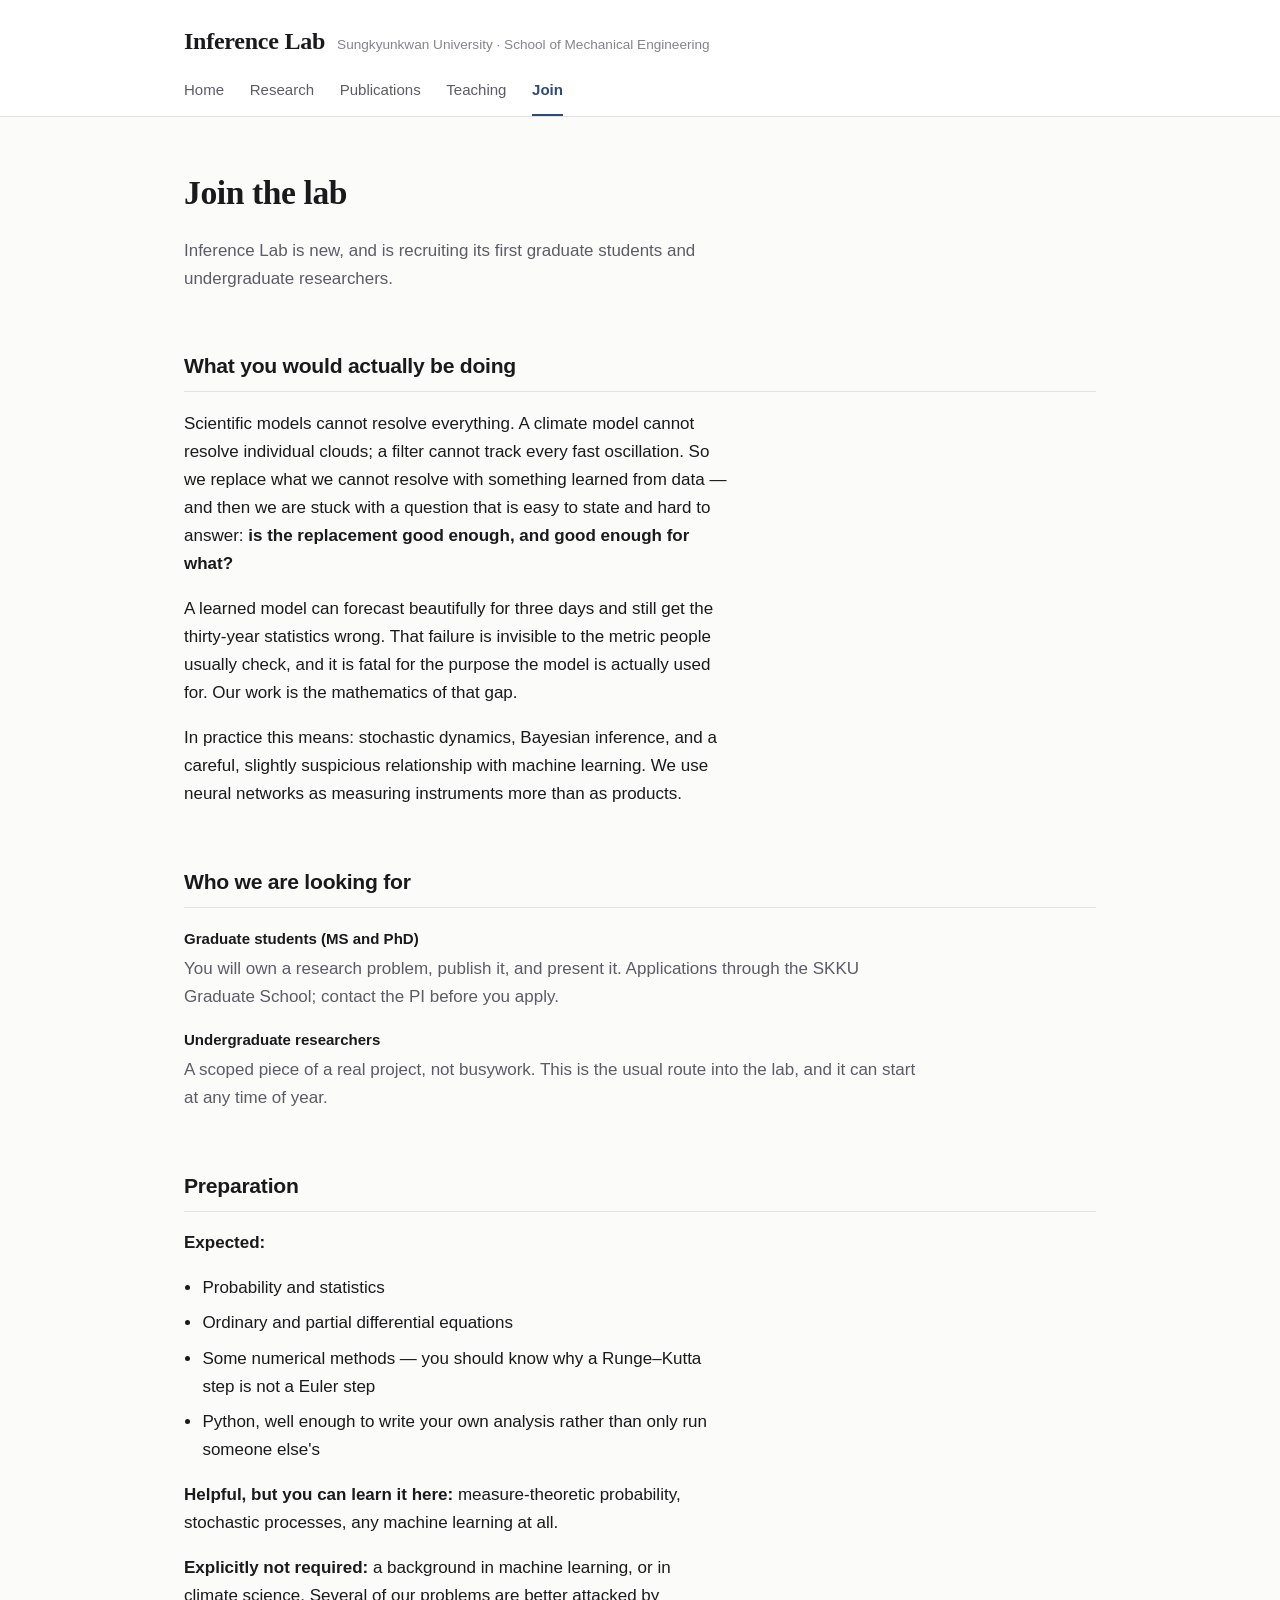
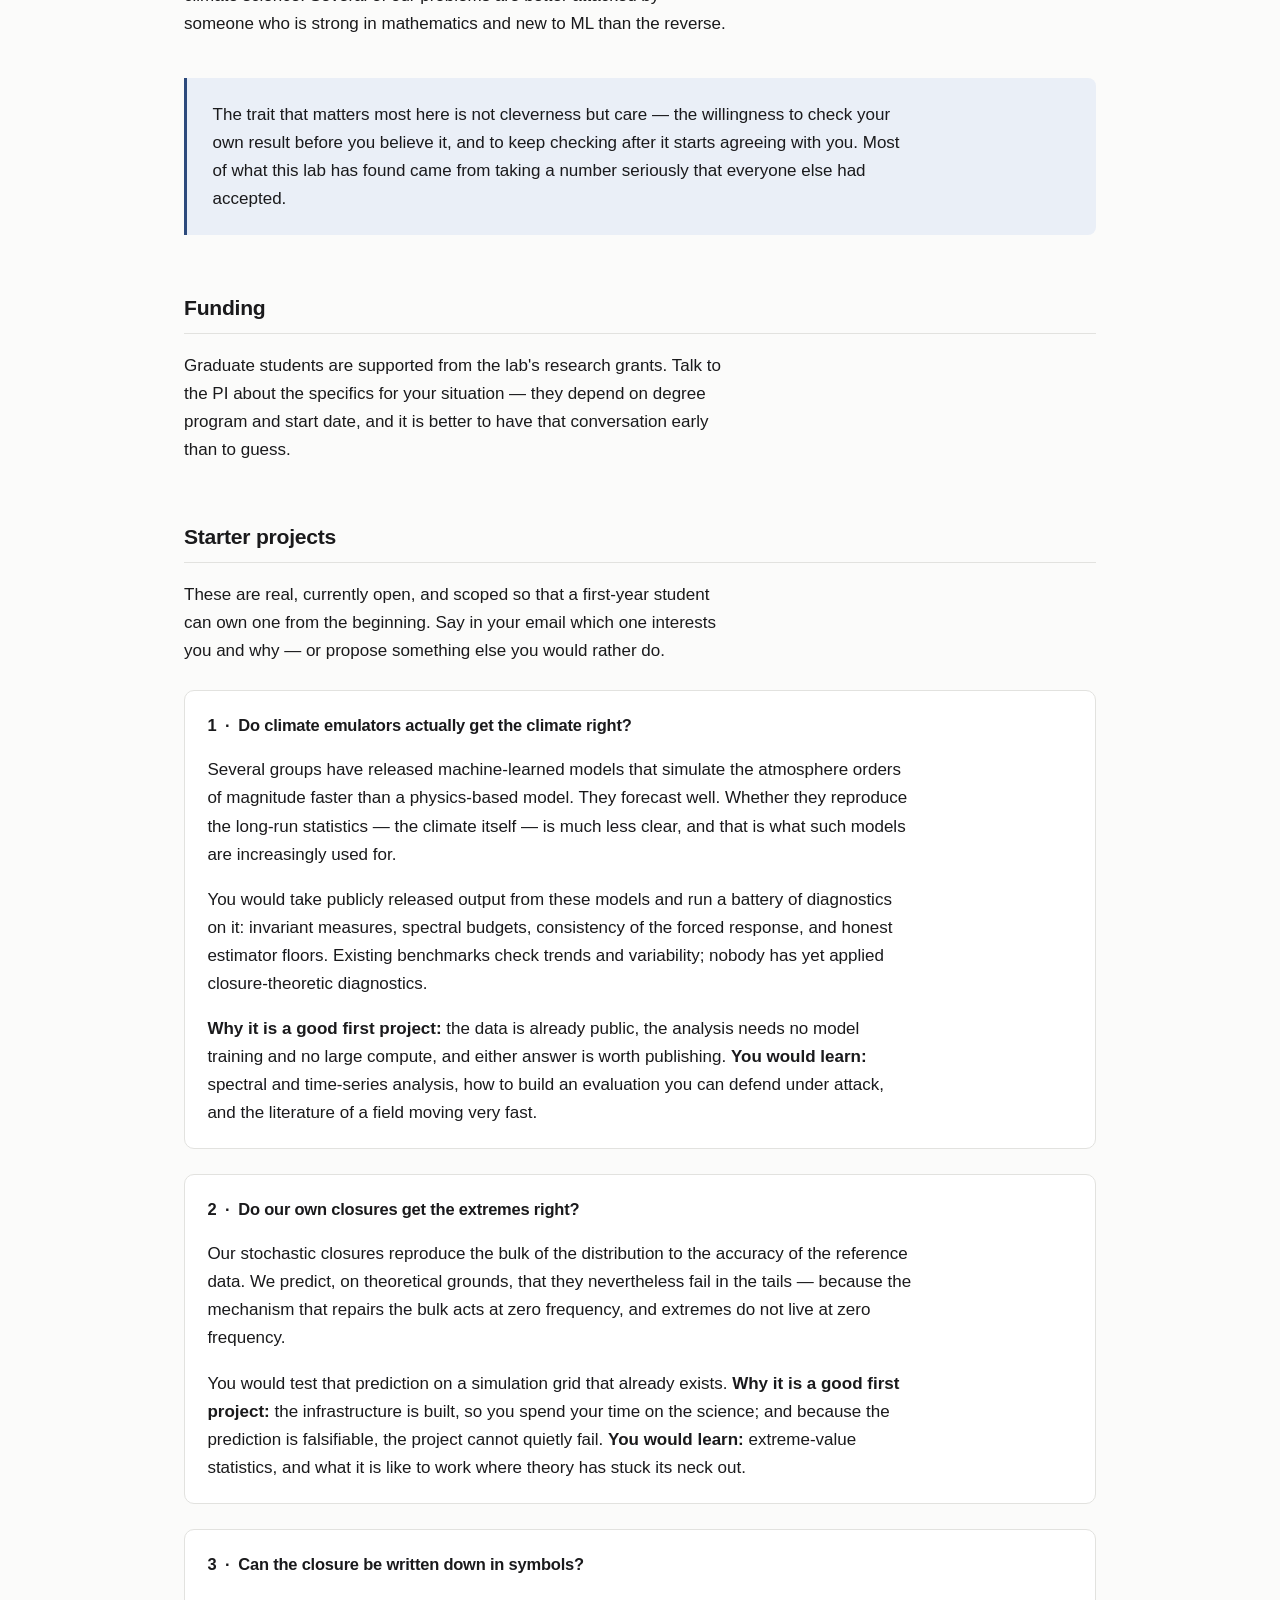
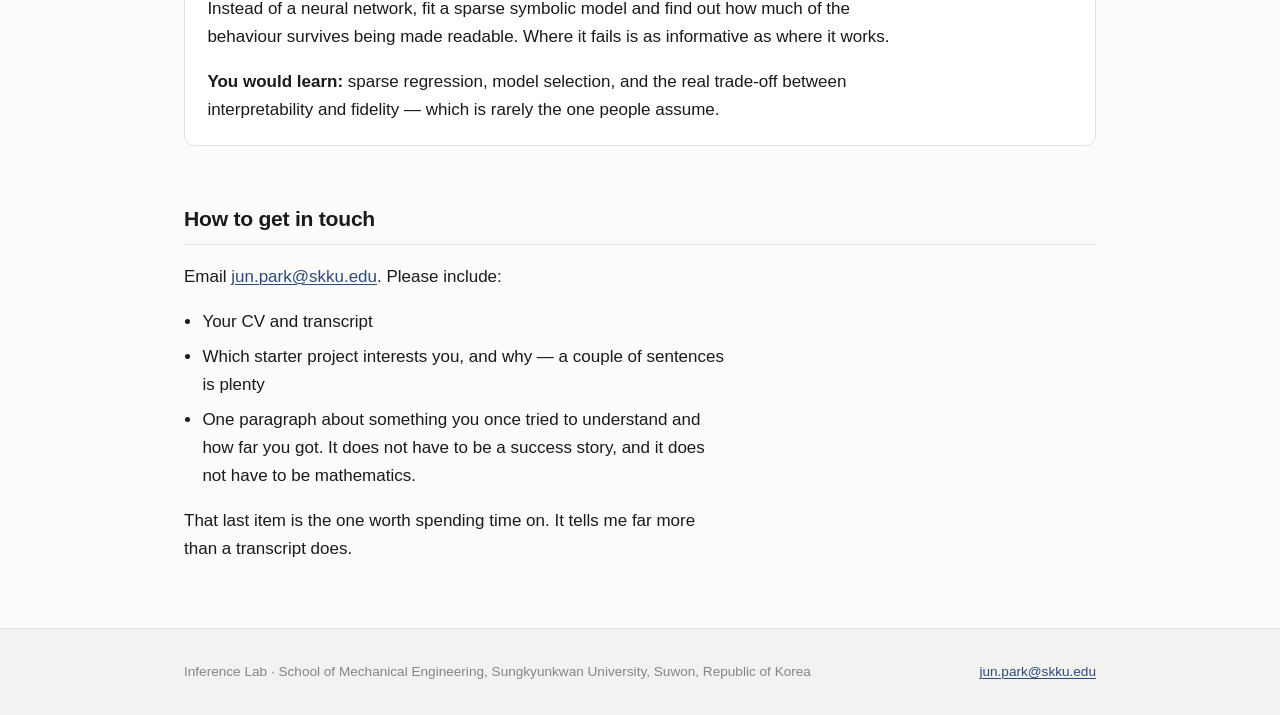
==== join.html @ 66f6f70a "Replace template with Inference Lab site Five pages built on the lab's actual record: nonlinear filt" ====
<!DOCTYPE html>
<html lang="en">
<head>
<meta charset="UTF-8">
<meta name="viewport" content="width=device-width, initial-scale=1.0">
<title>Join — Inference Lab</title>
<meta name="description" content="Openings for graduate students and undergraduate researchers at the Inference Lab, Sungkyunkwan University. Prerequisites, funding, and concrete starter projects.">
<link rel="stylesheet" href="style.css">
</head>
<body>

<header class="masthead">
  <div class="masthead-inner">
    <a class="brand" href="index.html">
      <span class="brand-name">Inference Lab</span>
      <span class="brand-affil">Sungkyunkwan University &middot; School of Mechanical Engineering</span>
    </a>
    <nav class="site">
      <a href="index.html">Home</a>
      <a href="research.html">Research</a>
      <a href="publications.html">Publications</a>
      <a href="teaching.html">Teaching</a>
      <a href="join.html" aria-current="page">Join</a>
    </nav>
  </div>
</header>

<main class="wrap">

  <h1>Join the lab</h1>
  <p class="lede">
    Inference Lab is new, and is recruiting its first graduate students and
    undergraduate researchers.
  </p>

  <section>
    <h2>What you would actually be doing</h2>
    <p>
      Scientific models cannot resolve everything. A climate model cannot resolve
      individual clouds; a filter cannot track every fast oscillation. So we
      replace what we cannot resolve with something learned from data — and then
      we are stuck with a question that is easy to state and hard to answer:
      <strong>is the replacement good enough, and good enough for what?</strong>
    </p>
    <p>
      A learned model can forecast beautifully for three days and still get the
      thirty-year statistics wrong. That failure is invisible to the metric people
      usually check, and it is fatal for the purpose the model is actually used
      for. Our work is the mathematics of that gap.
    </p>
    <p>
      In practice this means: stochastic dynamics, Bayesian inference, and a
      careful, slightly suspicious relationship with machine learning. We use
      neural networks as measuring instruments more than as products.
    </p>
  </section>

  <section>
    <h2>Who we are looking for</h2>
    <dl class="facts">
      <dt>Graduate students (MS and PhD)</dt>
      <dd>You will own a research problem, publish it, and present it. Applications through the SKKU Graduate School; contact the PI before you apply.</dd>

      <dt>Undergraduate researchers</dt>
      <dd>A scoped piece of a real project, not busywork. This is the usual route into the lab, and it can start at any time of year.</dd>
    </dl>
  </section>

  <section>
    <h2>Preparation</h2>
    <p><strong>Expected:</strong></p>
    <ul class="plain">
      <li>Probability and statistics</li>
      <li>Ordinary and partial differential equations</li>
      <li>Some numerical methods — you should know why a Runge–Kutta step is not a Euler step</li>
      <li>Python, well enough to write your own analysis rather than only run someone else's</li>
    </ul>

    <p><strong>Helpful, but you can learn it here:</strong> measure-theoretic
    probability, stochastic processes, any machine learning at all.</p>

    <p><strong>Explicitly not required:</strong> a background in machine learning,
    or in climate science. Several of our problems are better attacked by someone
    who is strong in mathematics and new to ML than the reverse.</p>

    <div class="pull">
      <p>
        The trait that matters most here is not cleverness but care — the
        willingness to check your own result before you believe it, and to keep
        checking after it starts agreeing with you. Most of what this lab has
        found came from taking a number seriously that everyone else had
        accepted.
      </p>
    </div>
  </section>

  <section>
    <h2>Funding</h2>
    <p>
      Graduate students are supported from the lab's research grants. Talk to the
      PI about the specifics for your situation — they depend on degree program
      and start date, and it is better to have that conversation early than to
      guess.
    </p>
  </section>

  <section>
    <h2>Starter projects</h2>
    <p>
      These are real, currently open, and scoped so that a first-year student can
      own one from the beginning. Say in your email which one interests you and
      why — or propose something else you would rather do.
    </p>

    <div class="project">
      <h3>1 &nbsp;·&nbsp; Do climate emulators actually get the climate right?</h3>
      <p>
        Several groups have released machine-learned models that simulate the
        atmosphere orders of magnitude faster than a physics-based model. They
        forecast well. Whether they reproduce the long-run statistics — the
        climate itself — is much less clear, and that is what such models are
        increasingly used for.
      </p>
      <p>
        You would take publicly released output from these models and run a
        battery of diagnostics on it: invariant measures, spectral budgets,
        consistency of the forced response, and honest estimator floors. Existing
        benchmarks check trends and variability; nobody has yet applied
        closure-theoretic diagnostics.
      </p>
      <p>
        <strong>Why it is a good first project:</strong> the data is already
        public, the analysis needs no model training and no large compute, and
        either answer is worth publishing. <strong>You would learn:</strong>
        spectral and time-series analysis, how to build an evaluation you can
        defend under attack, and the literature of a field moving very fast.
      </p>
    </div>

    <div class="project">
      <h3>2 &nbsp;·&nbsp; Do our own closures get the extremes right?</h3>
      <p>
        Our stochastic closures reproduce the bulk of the distribution to the
        accuracy of the reference data. We predict, on theoretical grounds, that
        they nevertheless fail in the tails — because the mechanism that repairs
        the bulk acts at zero frequency, and extremes do not live at zero
        frequency.
      </p>
      <p>
        You would test that prediction on a simulation grid that already exists.
        <strong>Why it is a good first project:</strong> the infrastructure is
        built, so you spend your time on the science; and because the prediction is
        falsifiable, the project cannot quietly fail. <strong>You would learn:</strong>
        extreme-value statistics, and what it is like to work where theory has
        stuck its neck out.
      </p>
    </div>

    <div class="project">
      <h3>3 &nbsp;·&nbsp; Can the closure be written down in symbols?</h3>
      <p>
        Instead of a neural network, fit a sparse symbolic model and find out how
        much of the behaviour survives being made readable. Where it fails is as
        informative as where it works.
      </p>
      <p>
        <strong>You would learn:</strong> sparse regression, model selection, and
        the real trade-off between interpretability and fidelity — which is
        rarely the one people assume.
      </p>
    </div>
  </section>

  <section>
    <h2>How to get in touch</h2>
    <p>
      Email <a href="mailto:jun.park@skku.edu">jun.park@skku.edu</a>. Please include:
    </p>
    <ul class="plain">
      <li>Your CV and transcript</li>
      <li>Which starter project interests you, and why — a couple of sentences is plenty</li>
      <li>One paragraph about something you once tried to understand and how far you got. It does not have to be a success story, and it does not have to be mathematics.</li>
    </ul>
    <p>
      That last item is the one worth spending time on. It tells me far more than
      a transcript does.
    </p>
  </section>

</main>

<footer class="site">
  <div class="wrap">
    <p>Inference Lab &middot; School of Mechanical Engineering, Sungkyunkwan University, Suwon, Republic of Korea</p>
    <p><a href="mailto:jun.park@skku.edu">jun.park@skku.edu</a></p>
  </div>
</footer>

</body>
</html>
---- style.css ----
/* ==========================================================================
   Inference Lab — Sungkyunkwan University
   Single stylesheet. No external fonts, no CDN, no build step.
   Light palette on bare :root; dark redefined under prefers-color-scheme.
   ========================================================================== */

:root {
  --bg:        #fbfbfa;
  --bg-raised: #ffffff;
  --bg-sunken: #f2f2f0;
  --text:      #1a1a1c;
  --text-mute: #5c5c66;
  --text-faint:#84848f;
  --rule:      #e2e2df;
  --accent:    #2d4a7c;
  --accent-lo: #eaeff7;
  --accent-hi: #1c3057;

  --measure: 34rem;
  --wide: 60rem;

  --sans: -apple-system, BlinkMacSystemFont, "Segoe UI", Roboto, "Helvetica Neue", Arial, sans-serif;
  --serif: "Iowan Old Style", "Palatino Linotype", Palatino, Georgia, "Times New Roman", serif;
  --mono: ui-monospace, SFMono-Regular, "SF Mono", Menlo, Consolas, monospace;
}

@media (prefers-color-scheme: dark) {
  :root {
    --bg:        #131316;
    --bg-raised: #1b1b20;
    --bg-sunken: #0e0e11;
    --text:      #ececf0;
    --text-mute: #a6a6b2;
    --text-faint:#7b7b88;
    --rule:      #2c2c34;
    --accent:    #93b2e6;
    --accent-lo: #1c2436;
    --accent-hi: #b9cdf2;
  }
}

*, *::before, *::after { box-sizing: border-box; }

html { -webkit-text-size-adjust: 100%; }

body {
  margin: 0;
  background: var(--bg);
  color: var(--text);
  font-family: var(--sans);
  font-size: 17px;
  line-height: 1.65;
  -webkit-font-smoothing: antialiased;
}

/* ---------- layout ---------- */

.wrap {
  max-width: var(--wide);
  margin: 0 auto;
  padding: 0 1.5rem;
}

main { padding-bottom: 5rem; }

section { margin-top: 3.5rem; }

/* ---------- masthead ---------- */

.masthead {
  border-bottom: 1px solid var(--rule);
  background: var(--bg-raised);
}

.masthead-inner {
  max-width: var(--wide);
  margin: 0 auto;
  padding: 1.4rem 1.5rem 0;
}

.brand {
  display: flex;
  align-items: baseline;
  gap: 0.75rem;
  flex-wrap: wrap;
  text-decoration: none;
  color: inherit;
}

.brand-name {
  font-family: var(--serif);
  font-size: 1.5rem;
  font-weight: 600;
  letter-spacing: -0.01em;
  color: var(--text);
}

.brand-affil {
  font-size: 0.85rem;
  color: var(--text-faint);
}

nav.site {
  display: flex;
  gap: 1.6rem;
  flex-wrap: wrap;
  margin-top: 1rem;
}

nav.site a {
  display: inline-block;
  padding-bottom: 0.7rem;
  font-size: 0.94rem;
  color: var(--text-mute);
  text-decoration: none;
  border-bottom: 2px solid transparent;
}

nav.site a:hover { color: var(--text); }

nav.site a[aria-current="page"] {
  color: var(--accent);
  border-bottom-color: var(--accent);
  font-weight: 600;
}

/* ---------- hero ---------- */

.hero {
  padding: 3.5rem 0 0.5rem;
}

.claim {
  font-family: var(--serif);
  font-size: clamp(1.4rem, 3.4vw, 2.05rem);
  line-height: 1.4;
  font-weight: 500;
  letter-spacing: -0.015em;
  margin: 0;
  max-width: 40rem;
}

.claim em {
  font-style: normal;
  color: var(--accent);
}

.hero-sub {
  margin-top: 1.4rem;
  max-width: var(--measure);
  color: var(--text-mute);
}

/* ---------- typography ---------- */

h1, h2, h3 { letter-spacing: -0.012em; }

h1 {
  font-family: var(--serif);
  font-size: 2.1rem;
  font-weight: 600;
  margin: 3rem 0 0.5rem;
}

h2 {
  font-size: 1.32rem;
  font-weight: 650;
  margin: 0 0 1.1rem;
  padding-bottom: 0.45rem;
  border-bottom: 1px solid var(--rule);
}

h3 {
  font-size: 1.03rem;
  font-weight: 650;
  margin: 1.8rem 0 0.4rem;
}

p { max-width: var(--measure); }
.wide p, p.wide { max-width: 46rem; }

a { color: var(--accent); text-decoration-thickness: 1px; text-underline-offset: 2px; }
a:hover { color: var(--accent-hi); }

.lede { font-size: 1.06rem; color: var(--text-mute); }

.eyebrow {
  font-size: 0.74rem;
  font-weight: 700;
  letter-spacing: 0.09em;
  text-transform: uppercase;
  color: var(--text-faint);
  margin: 0 0 0.35rem;
}

strong { font-weight: 650; }

/* ---------- layer cards ---------- */

.layers {
  display: grid;
  grid-template-columns: repeat(auto-fit, minmax(15rem, 1fr));
  gap: 1.1rem;
  margin-top: 1.5rem;
}

.layer {
  background: var(--bg-raised);
  border: 1px solid var(--rule);
  border-radius: 10px;
  padding: 1.3rem 1.35rem 1.45rem;
}

.layer .num {
  font-family: var(--mono);
  font-size: 0.78rem;
  color: var(--accent);
  letter-spacing: 0.04em;
}

.layer h3 { margin: 0.35rem 0 0.5rem; font-size: 1.08rem; }
.layer p { margin: 0; font-size: 0.94rem; color: var(--text-mute); max-width: none; }
.layer .years {
  display: block;
  margin-top: 0.9rem;
  font-size: 0.78rem;
  color: var(--text-faint);
  font-family: var(--mono);
}

/* ---------- pull quote / highlight ---------- */

.pull {
  margin: 2.5rem 0 0;
  padding: 1.4rem 1.6rem;
  background: var(--accent-lo);
  border-left: 3px solid var(--accent);
  border-radius: 0 8px 8px 0;
}

.pull p { margin: 0; max-width: 44rem; }

/* ---------- callout ---------- */

.callout {
  margin-top: 3rem;
  padding: 1.5rem 1.6rem;
  background: var(--bg-raised);
  border: 1px solid var(--rule);
  border-radius: 10px;
}

.callout h2 { border: 0; margin-bottom: 0.5rem; padding: 0; }
.callout p { margin: 0 0 1rem; }

.btn {
  display: inline-block;
  padding: 0.55rem 1.1rem;
  background: var(--accent);
  color: var(--bg-raised);
  border-radius: 7px;
  font-size: 0.92rem;
  font-weight: 600;
  text-decoration: none;
}

.btn:hover { background: var(--accent-hi); color: var(--bg-raised); }

@media (prefers-color-scheme: dark) {
  .btn { color: #0e0e11; }
  .btn:hover { color: #0e0e11; }
}

/* ---------- news ---------- */

.news { list-style: none; padding: 0; margin: 1.2rem 0 0; max-width: 46rem; }

.news li {
  display: grid;
  grid-template-columns: 6.5rem 1fr;
  gap: 0.9rem;
  padding: 0.7rem 0;
  border-bottom: 1px solid var(--rule);
  font-size: 0.95rem;
}

.news .when {
  font-family: var(--mono);
  font-size: 0.8rem;
  color: var(--text-faint);
  padding-top: 0.15rem;
}

/* ---------- publications ---------- */

.pubyear {
  font-family: var(--mono);
  font-size: 0.82rem;
  color: var(--text-faint);
  margin: 2.4rem 0 0.6rem;
  letter-spacing: 0.05em;
}

.pub {
  padding: 0.85rem 0;
  border-bottom: 1px solid var(--rule);
  max-width: 46rem;
}

.pub-title { display: block; font-weight: 600; margin-bottom: 0.15rem; }
.pub-authors { display: block; font-size: 0.9rem; color: var(--text-mute); }
.pub-venue { display: block; font-size: 0.9rem; color: var(--text-faint); font-style: italic; }

.tag {
  display: inline-block;
  margin-top: 0.4rem;
  padding: 0.1rem 0.5rem;
  font-size: 0.7rem;
  font-weight: 700;
  letter-spacing: 0.05em;
  text-transform: uppercase;
  border-radius: 4px;
  background: var(--accent-lo);
  color: var(--accent);
}

.me { border-bottom: 2px solid var(--accent); }

/* ---------- project blocks ---------- */

.project {
  margin-top: 1.6rem;
  padding: 1.3rem 1.4rem;
  background: var(--bg-raised);
  border: 1px solid var(--rule);
  border-radius: 10px;
}

.project h3 { margin-top: 0; }
.project p { max-width: 44rem; }
.project p:last-child { margin-bottom: 0; }

/* ---------- courses ---------- */

.course {
  margin-top: 1.5rem;
  padding: 1.3rem 1.4rem;
  background: var(--bg-raised);
  border: 1px solid var(--rule);
  border-radius: 10px;
}

.course h3 { margin-top: 0; margin-bottom: 0.15rem; }
.course .code {
  font-family: var(--mono);
  font-size: 0.76rem;
  color: var(--text-faint);
  letter-spacing: 0.04em;
}
.course p { max-width: 44rem; }
.course p:last-child { margin-bottom: 0; }

.demos {
  list-style: none;
  padding: 0;
  margin: 1rem 0 0;
  border-top: 1px solid var(--rule);
  padding-top: 0.9rem;
}

.demos-label {
  font-size: 0.74rem;
  font-weight: 700;
  letter-spacing: 0.08em;
  text-transform: uppercase;
  color: var(--text-faint);
  margin: 1rem 0 0;
}

.demos li { margin: 0.4rem 0; font-size: 0.94rem; }
.demos li::before { content: "▸"; color: var(--accent); margin-right: 0.5rem; }

.demos-empty {
  font-size: 0.9rem;
  color: var(--text-faint);
  font-style: italic;
  margin: 0.5rem 0 0;
}

/* ---------- lists ---------- */

ul.plain { max-width: var(--measure); padding-left: 1.15rem; }
ul.plain li { margin-bottom: 0.45rem; }

dl.facts { max-width: 46rem; margin: 1.2rem 0 0; }
dl.facts dt {
  font-weight: 650;
  font-size: 0.94rem;
  margin-top: 1.1rem;
}
dl.facts dd { margin: 0.2rem 0 0; color: var(--text-mute); }

/* ---------- tables that must not break the page ---------- */

.scroller { overflow-x: auto; }

/* ---------- footer ---------- */

footer.site {
  border-top: 1px solid var(--rule);
  background: var(--bg-sunken);
  padding: 2rem 0;
  margin-top: 4rem;
}

footer.site .wrap { display: flex; justify-content: space-between; gap: 1rem; flex-wrap: wrap; }
footer.site p { margin: 0; font-size: 0.85rem; color: var(--text-faint); max-width: none; }

/* ---------- small screens ---------- */

@media (max-width: 34rem) {
  body { font-size: 16px; }
  .hero { padding-top: 2.5rem; }
  .news li { grid-template-columns: 1fr; gap: 0.15rem; }
  nav.site { gap: 1.1rem; }
}
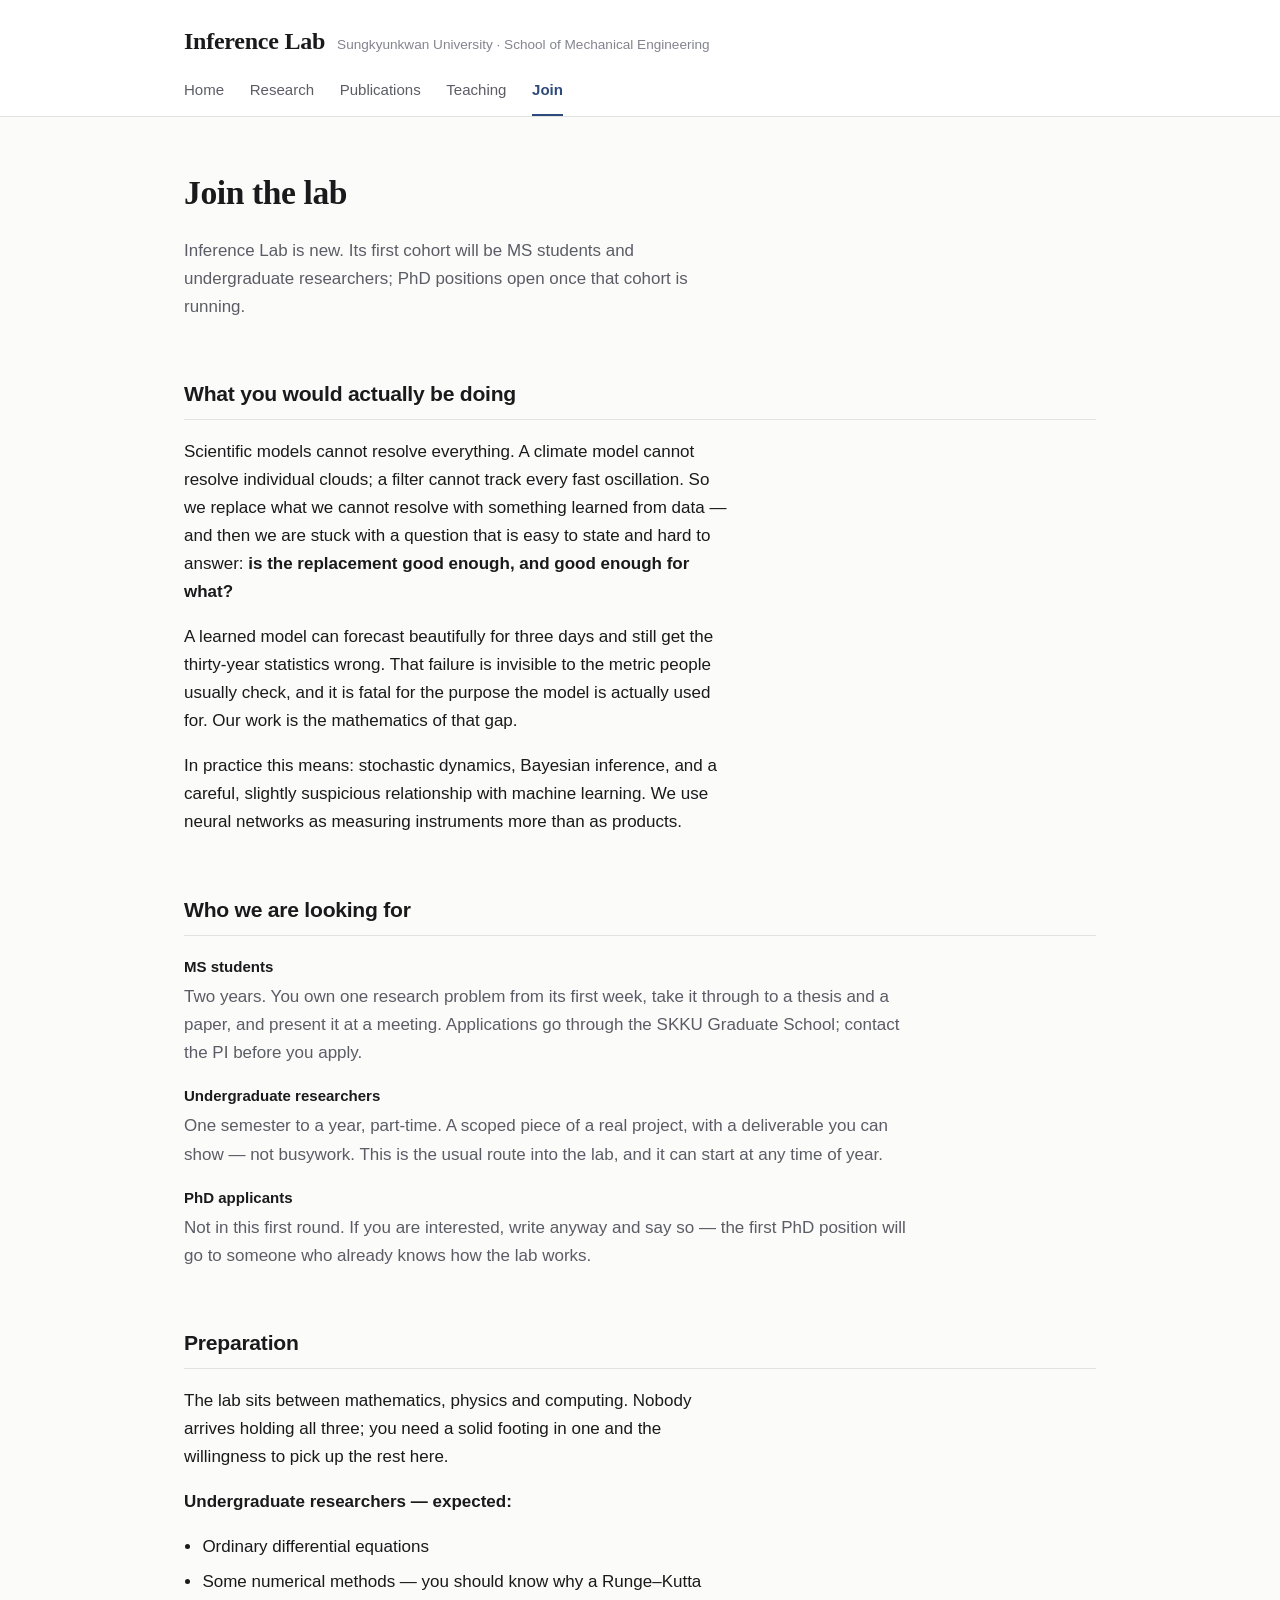
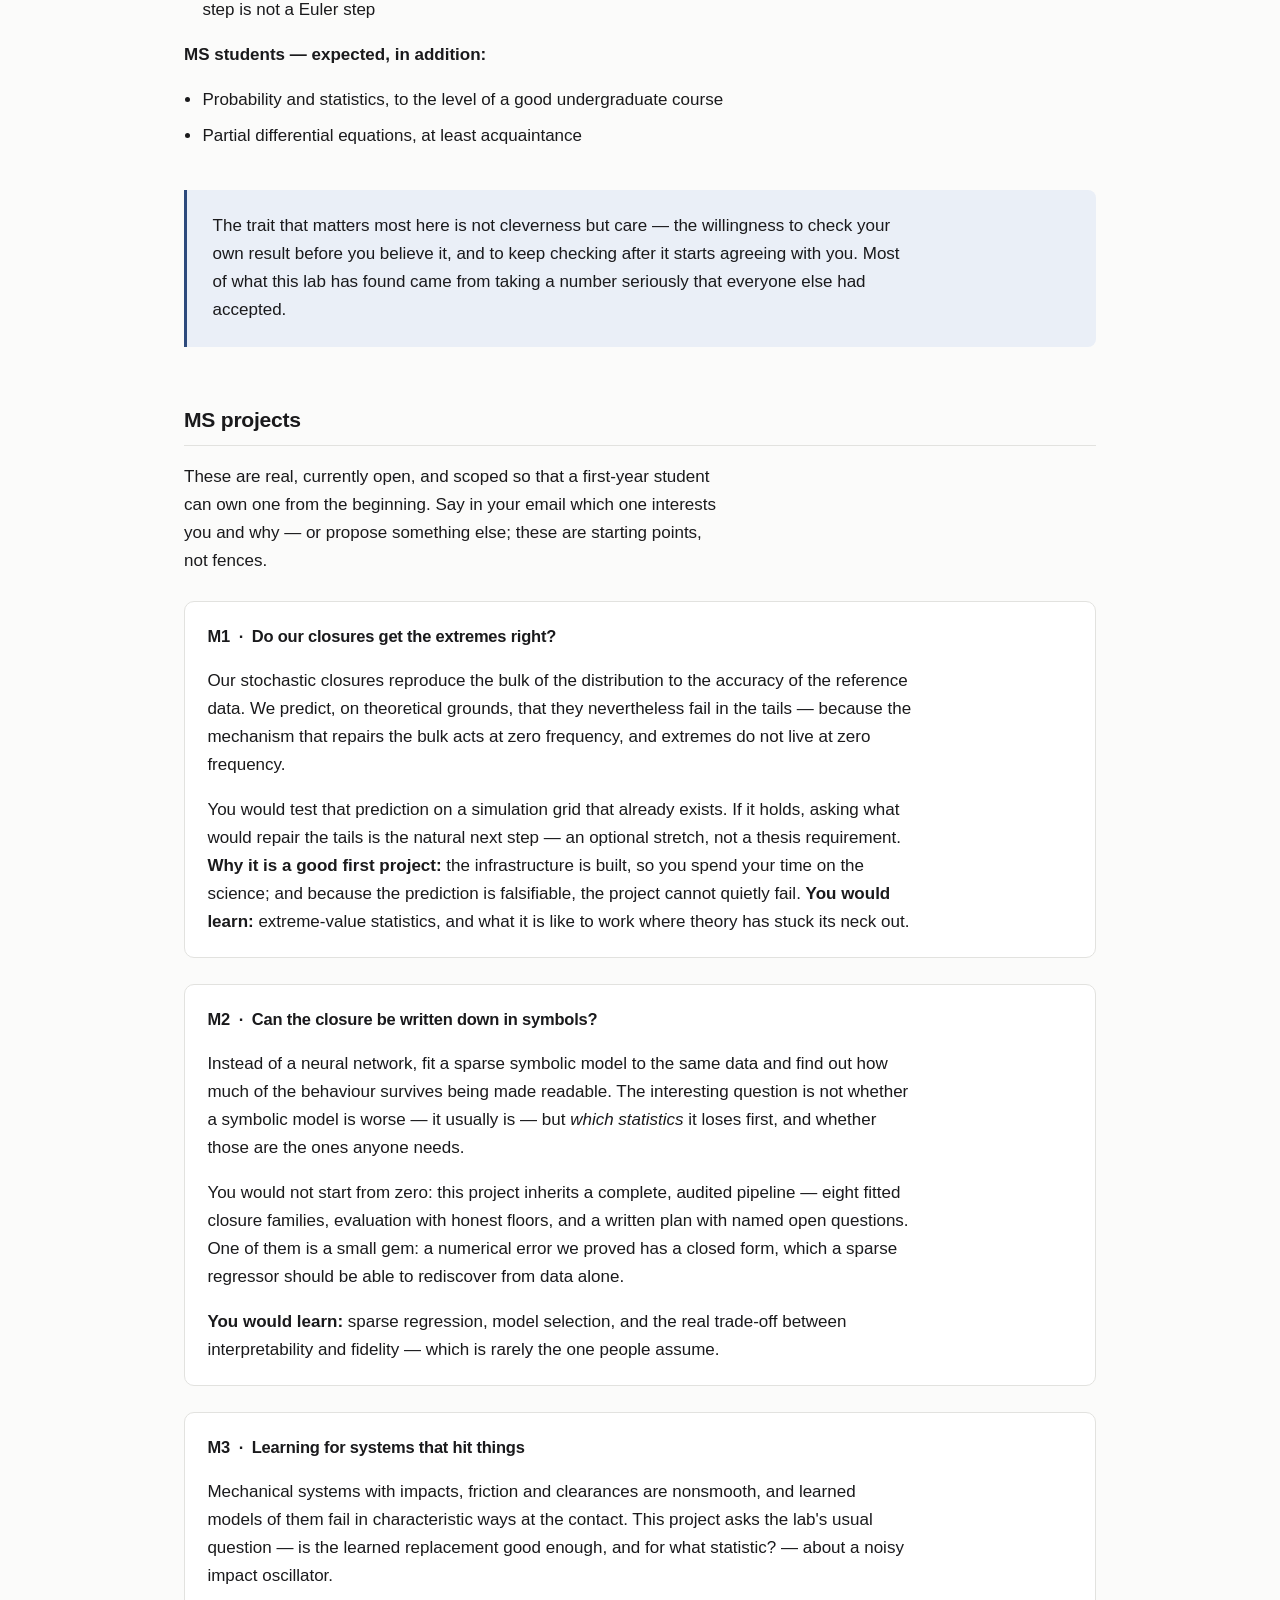
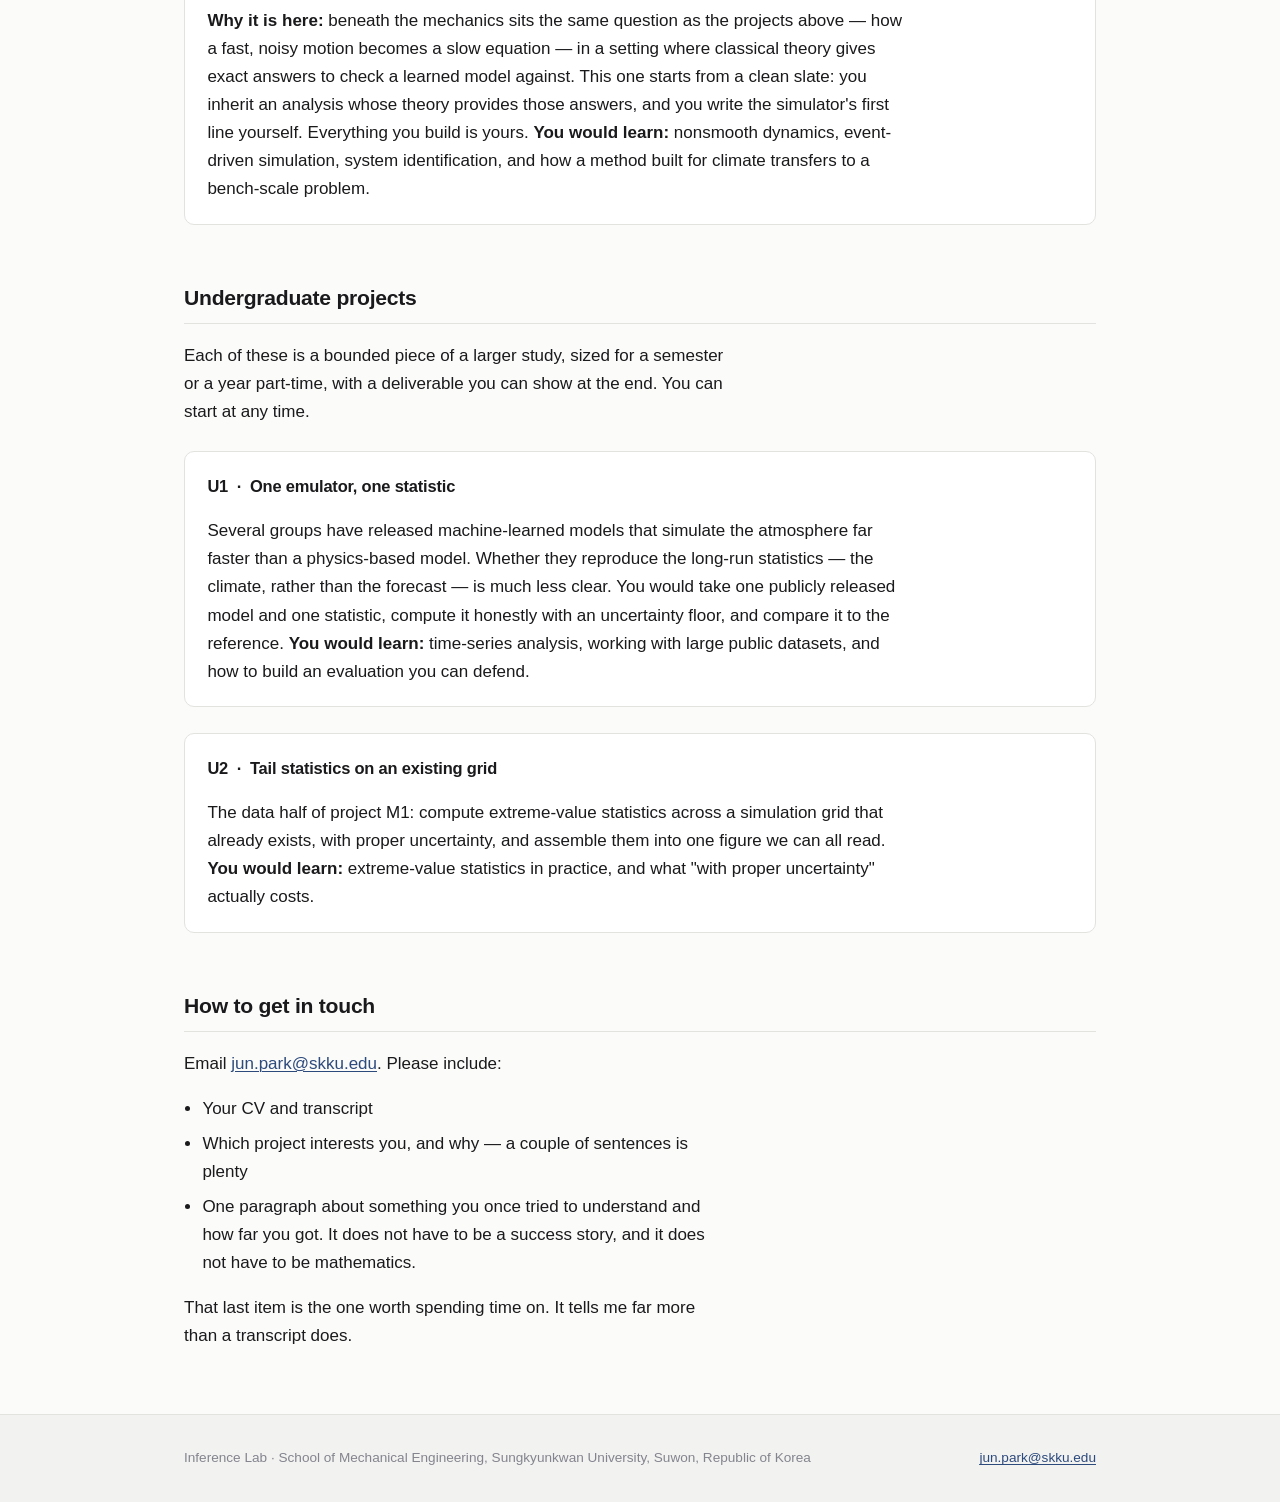
==== commit c6fea1d5: "Publish the hiring page join.html goes live: MS and undergraduate openings, five advertised projects" ====
--- a/join.html
+++ b/join.html
@@ -4,7 +4,7 @@
 <meta charset="UTF-8">
 <meta name="viewport" content="width=device-width, initial-scale=1.0">
 <title>Join — Inference Lab</title>
-<meta name="description" content="Openings for graduate students and undergraduate researchers at the Inference Lab, Sungkyunkwan University. Prerequisites, funding, and concrete starter projects.">
+<meta name="description" content="Openings for MS students and undergraduate researchers at the Inference Lab, Sungkyunkwan University: what we work on, what to prepare, and concrete projects.">
 <link rel="stylesheet" href="style.css">
 </head>
 <body>
@@ -29,8 +29,8 @@
 
   <h1>Join the lab</h1>
   <p class="lede">
-    Inference Lab is new, and is recruiting its first graduate students and
-    undergraduate researchers.
+    Inference Lab is new. Its first cohort will be MS students and undergraduate
+    researchers; PhD positions open once that cohort is running.
   </p>
 
   <section>
@@ -58,30 +58,42 @@
   <section>
     <h2>Who we are looking for</h2>
     <dl class="facts">
-      <dt>Graduate students (MS and PhD)</dt>
-      <dd>You will own a research problem, publish it, and present it. Applications through the SKKU Graduate School; contact the PI before you apply.</dd>
+      <dt>MS students</dt>
+      <dd>Two years. You own one research problem from its first week, take it
+      through to a thesis and a paper, and present it at a meeting. Applications
+      go through the SKKU Graduate School; contact the PI before you apply.</dd>
 
       <dt>Undergraduate researchers</dt>
-      <dd>A scoped piece of a real project, not busywork. This is the usual route into the lab, and it can start at any time of year.</dd>
+      <dd>One semester to a year, part-time. A scoped piece of a real project,
+      with a deliverable you can show — not busywork. This is the usual route into
+      the lab, and it can start at any time of year.</dd>
+
+      <dt>PhD applicants</dt>
+      <dd>Not in this first round. If you are interested, write anyway and say so —
+      the first PhD position will go to someone who already knows how the lab
+      works.</dd>
     </dl>
   </section>
 
   <section>
     <h2>Preparation</h2>
-    <p><strong>Expected:</strong></p>
+    <p>
+      The lab sits between mathematics, physics and computing. Nobody arrives
+      holding all three; you need a solid footing in one and the willingness to
+      pick up the rest here.
+    </p>
+
+    <p><strong>Undergraduate researchers — expected:</strong></p>
     <ul class="plain">
-      <li>Probability and statistics</li>
-      <li>Ordinary and partial differential equations</li>
+      <li>Ordinary differential equations</li>
       <li>Some numerical methods — you should know why a Runge–Kutta step is not a Euler step</li>
-      <li>Python, well enough to write your own analysis rather than only run someone else's</li>
     </ul>
 
-    <p><strong>Helpful, but you can learn it here:</strong> measure-theoretic
-    probability, stochastic processes, any machine learning at all.</p>
-
-    <p><strong>Explicitly not required:</strong> a background in machine learning,
-    or in climate science. Several of our problems are better attacked by someone
-    who is strong in mathematics and new to ML than the reverse.</p>
+    <p><strong>MS students — expected, in addition:</strong></p>
+    <ul class="plain">
+      <li>Probability and statistics, to the level of a good undergraduate course</li>
+      <li>Partial differential equations, at least acquaintance</li>
+    </ul>
 
     <div class="pull">
       <p>
@@ -95,50 +107,16 @@
   </section>
 
   <section>
-    <h2>Funding</h2>
-    <p>
-      Graduate students are supported from the lab's research grants. Talk to the
-      PI about the specifics for your situation — they depend on degree program
-      and start date, and it is better to have that conversation early than to
-      guess.
-    </p>
-  </section>
-
-  <section>
-    <h2>Starter projects</h2>
+    <h2>MS projects</h2>
     <p>
       These are real, currently open, and scoped so that a first-year student can
-      own one from the beginning. Say in your email which one interests you and
-      why — or propose something else you would rather do.
-    </p>
-
-    <div class="project">
-      <h3>1 &nbsp;·&nbsp; Do climate emulators actually get the climate right?</h3>
-      <p>
-        Several groups have released machine-learned models that simulate the
-        atmosphere orders of magnitude faster than a physics-based model. They
-        forecast well. Whether they reproduce the long-run statistics — the
-        climate itself — is much less clear, and that is what such models are
-        increasingly used for.
-      </p>
-      <p>
-        You would take publicly released output from these models and run a
-        battery of diagnostics on it: invariant measures, spectral budgets,
-        consistency of the forced response, and honest estimator floors. Existing
-        benchmarks check trends and variability; nobody has yet applied
-        closure-theoretic diagnostics.
-      </p>
-      <p>
-        <strong>Why it is a good first project:</strong> the data is already
-        public, the analysis needs no model training and no large compute, and
-        either answer is worth publishing. <strong>You would learn:</strong>
-        spectral and time-series analysis, how to build an evaluation you can
-        defend under attack, and the literature of a field moving very fast.
-      </p>
-    </div>
-
-    <div class="project">
-      <h3>2 &nbsp;·&nbsp; Do our own closures get the extremes right?</h3>
+      own one from the beginning. Say in your email which one interests you
+      and why — or propose something else; these are starting points, not
+      fences.
+    </p>
+
+    <div class="project">
+      <h3>M1 &nbsp;·&nbsp; Do our closures get the extremes right?</h3>
       <p>
         Our stochastic closures reproduce the bulk of the distribution to the
         accuracy of the reference data. We predict, on theoretical grounds, that
@@ -148,27 +126,130 @@
       </p>
       <p>
         You would test that prediction on a simulation grid that already exists.
+        If it holds, asking what would repair the tails is the natural next
+        step — an optional stretch, not a thesis requirement.
         <strong>Why it is a good first project:</strong> the infrastructure is
         built, so you spend your time on the science; and because the prediction is
-        falsifiable, the project cannot quietly fail. <strong>You would learn:</strong>
-        extreme-value statistics, and what it is like to work where theory has
-        stuck its neck out.
-      </p>
-    </div>
-
-    <div class="project">
-      <h3>3 &nbsp;·&nbsp; Can the closure be written down in symbols?</h3>
-      <p>
-        Instead of a neural network, fit a sparse symbolic model and find out how
-        much of the behaviour survives being made readable. Where it fails is as
-        informative as where it works.
-      </p>
-      <p>
-        <strong>You would learn:</strong> sparse regression, model selection, and
-        the real trade-off between interpretability and fidelity — which is
-        rarely the one people assume.
-      </p>
-    </div>
+        falsifiable, the project cannot quietly fail. <strong>You would learn:</strong> extreme-value
+        statistics, and what it is like to work where theory has stuck its neck out.
+      </p>
+    </div>
+
+    <div class="project">
+      <h3>M2 &nbsp;·&nbsp; Can the closure be written down in symbols?</h3>
+      <p>
+        Instead of a neural network, fit a sparse symbolic model to the same data
+        and find out how much of the behaviour survives being made readable. The
+        interesting question is not whether a symbolic model is worse — it usually
+        is — but <em>which statistics</em> it loses first, and whether those are
+        the ones anyone needs.
+      </p>
+      <p>
+        You would not start from zero: this project inherits a complete, audited
+        pipeline — eight fitted closure families, evaluation with honest floors,
+        and a written plan with named open questions. One of them is a small
+        gem: a numerical error we proved has a closed form, which a sparse
+        regressor should be able to rediscover from data alone.
+      </p>
+      <p>
+        <strong>You would learn:</strong> sparse regression, model
+        selection, and the real trade-off between interpretability and fidelity —
+        which is rarely the one people assume.
+      </p>
+    </div>
+
+    <div class="project">
+      <h3>M3 &nbsp;·&nbsp; Learning for systems that hit things</h3>
+      <p>
+        Mechanical systems with impacts, friction and clearances are nonsmooth,
+        and learned models of them fail in characteristic ways at the contact.
+        This project asks the lab's usual question — is the learned replacement
+        good enough, and for what statistic? — about a noisy impact oscillator.
+      </p>
+      <p>
+        <strong>Why it is here:</strong> beneath the mechanics sits the same
+        question as the projects above — how a fast, noisy motion becomes a
+        slow equation — in a setting where classical theory gives exact answers
+        to check a learned model against. This one starts from a clean slate:
+        you inherit an analysis whose theory provides those answers, and you
+        write the simulator's first line yourself. Everything you build is
+        yours. <strong>You would learn:</strong> nonsmooth dynamics, event-driven
+        simulation, system identification, and how a method built for climate
+        transfers to a bench-scale problem.
+      </p>
+    </div>
+  </section>
+
+  <section>
+    <h2>Undergraduate projects</h2>
+    <p>
+      Each of these is a bounded piece of a larger study, sized for a semester or
+      a year part-time, with a deliverable you can show at the end. You can start
+      at any time.
+    </p>
+
+    <div class="project">
+      <h3>U1 &nbsp;·&nbsp; One emulator, one statistic</h3>
+      <p>
+        Several groups have released machine-learned models that simulate the
+        atmosphere far faster than a physics-based model. Whether they reproduce
+        the long-run statistics — the climate, rather than the forecast — is much
+        less clear. You would take one publicly released model and one statistic,
+        compute it honestly with an uncertainty floor, and compare it to the
+        reference. <strong>You would learn:</strong> time-series analysis,
+        working with large public datasets, and how to build an evaluation you
+        can defend.
+      </p>
+    </div>
+
+    <div class="project">
+      <h3>U2 &nbsp;·&nbsp; Tail statistics on an existing grid</h3>
+      <p>
+        The data half of project M1: compute extreme-value statistics across a
+        simulation grid that already exists, with proper uncertainty, and
+        assemble them into one figure we can all read. <strong>You would
+        learn:</strong> extreme-value statistics in practice, and what "with
+        proper uncertainty" actually costs.
+      </p>
+    </div>
+
+
+    <!--
+      U4 · The consistency survey - DO NOT UNHIDE before the CCAI@NeurIPS 2026
+      decision (29 Sep 2026). The project description states the paper's
+      finding and the paper is under double-blind review; listing it here
+      would identify the authors. After the decision, move this block out of
+      the comment. (Renumber: with U3 deleted, this may become U3.)
+
+    <div class="project">
+      <h3>U4 &nbsp;·&nbsp; Which public testbeds get the numerics right?</h3>
+      <p>
+        A learned closure is trained on a target that a numerical convention
+        manufactured, then deployed inside a solver that may not match it. We
+        proved this mismatch has a closed form and corrupts exactly the
+        statistics climate models are used for &mdash; and that nobody states
+        their conventions. This project checks the field: read the public
+        Lorenz&nbsp;'96 implementations &mdash; the community's teaching and
+        benchmark codes &mdash; and determine, line by line, which target
+        convention and which deployment solver each one commits to. Where the
+        pair is mismatched, quantify the cost from our published scaling
+        curve; where a trained model is public, retrain it under its own
+        protocol and test whether switching only the deployment solver heals
+        its climate &mdash; our results say likelihood-trained models heal and
+        classically-fitted schemes do not, and nobody knows where adversarial
+        and sequence-trained models fall.
+      </p>
+      <p>
+        <strong>Why it is a good first project:</strong> the first rows already
+        exist from our own work, each new row is about a week, and every
+        outcome is worth reporting &mdash; including "this popular testbed is
+        fine." <strong>You would learn:</strong> code forensics &mdash; reading
+        other people's scientific software with a rubric &mdash; numerical
+        analysis you can see with your own eyes, and how to audit a field
+        politely.
+      </p>
+    </div>
+    -->
   </section>
 
   <section>
@@ -178,7 +259,7 @@
     </p>
     <ul class="plain">
       <li>Your CV and transcript</li>
-      <li>Which starter project interests you, and why — a couple of sentences is plenty</li>
+      <li>Which project interests you, and why — a couple of sentences is plenty</li>
       <li>One paragraph about something you once tried to understand and how far you got. It does not have to be a success story, and it does not have to be mathematics.</li>
     </ul>
     <p>
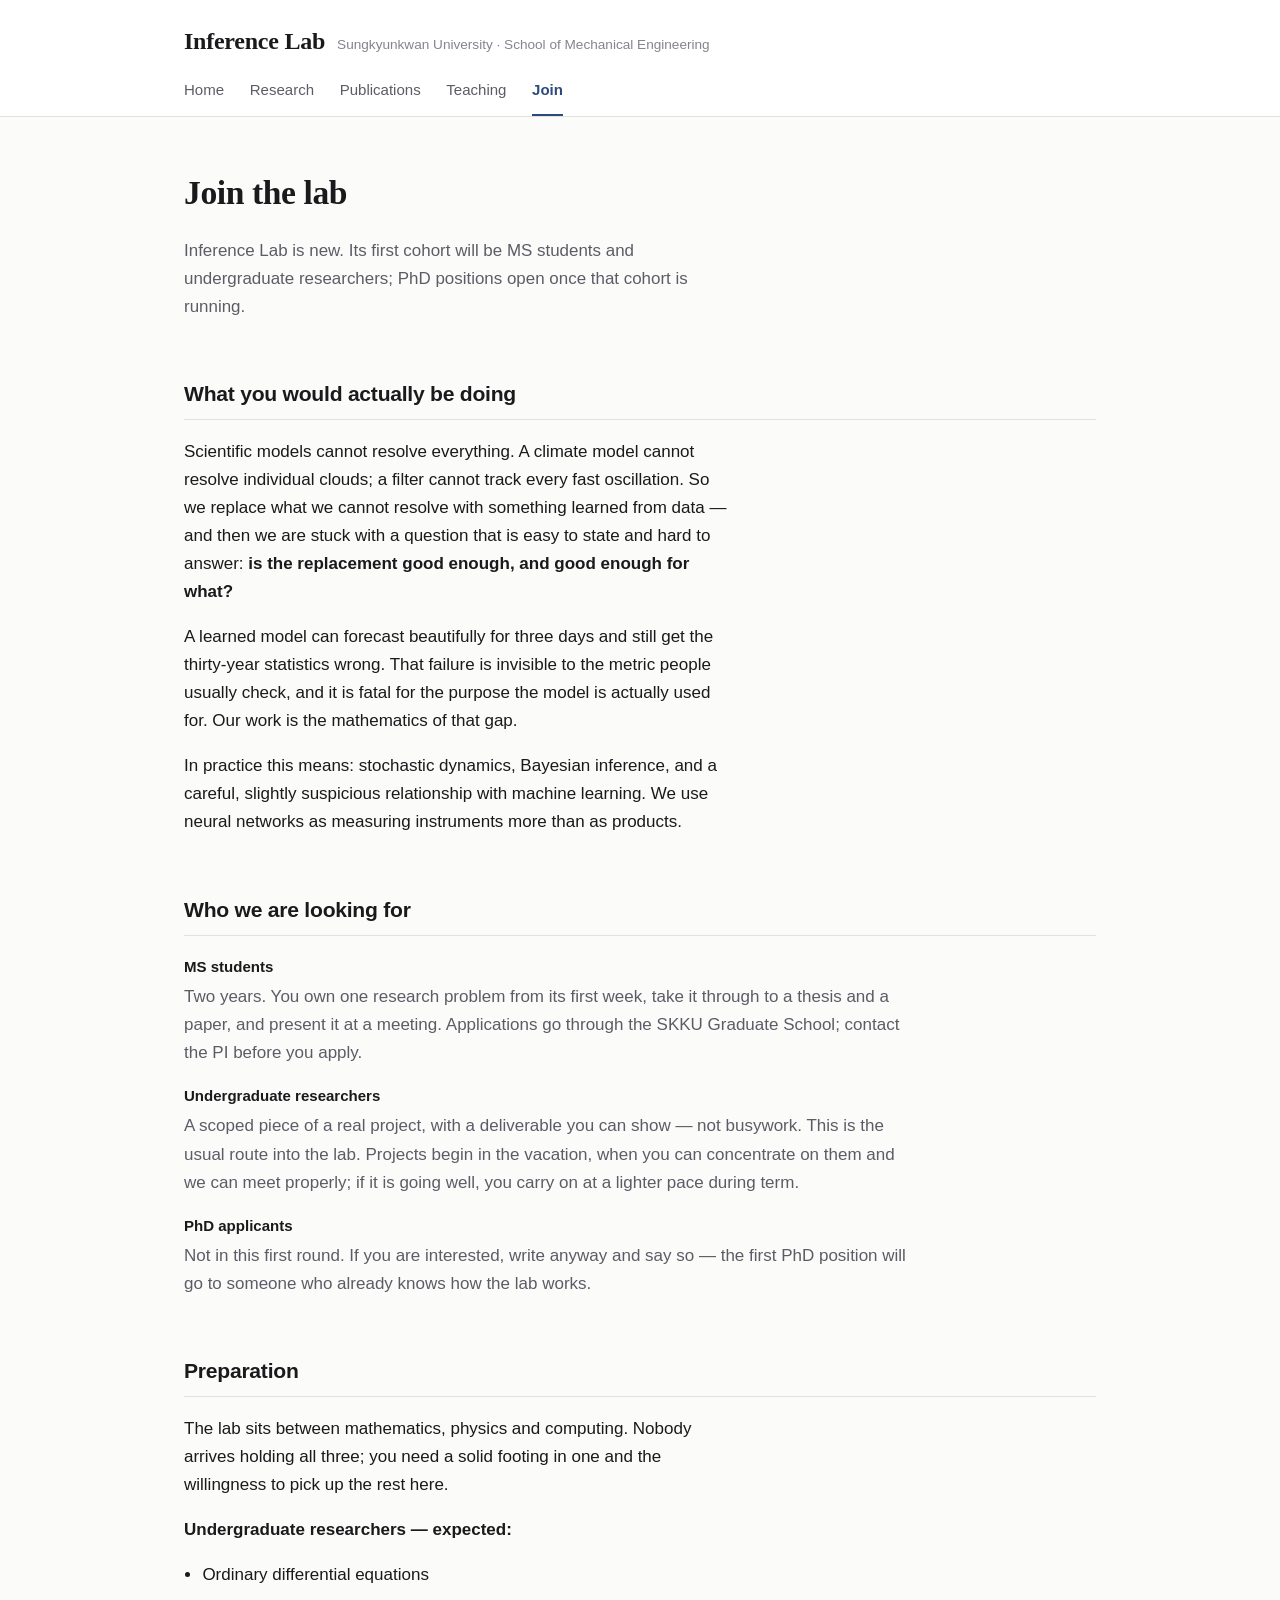
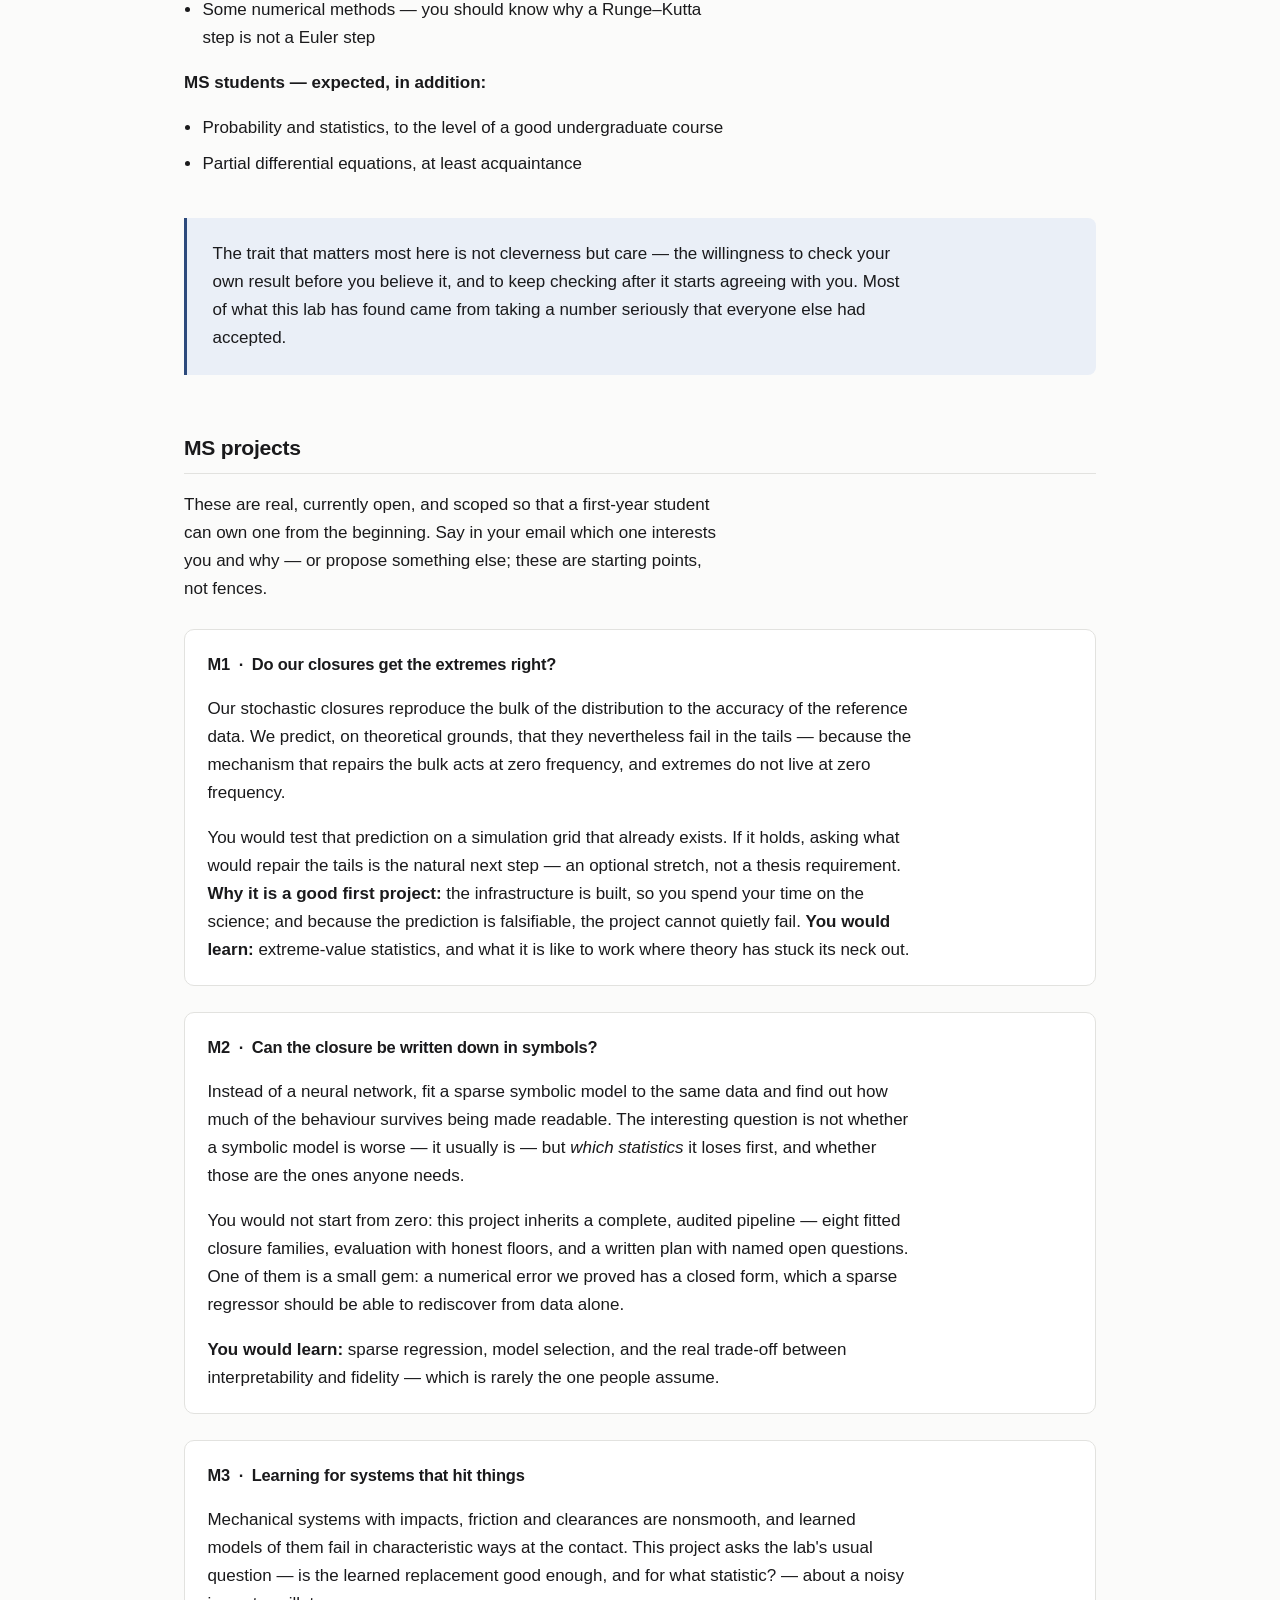
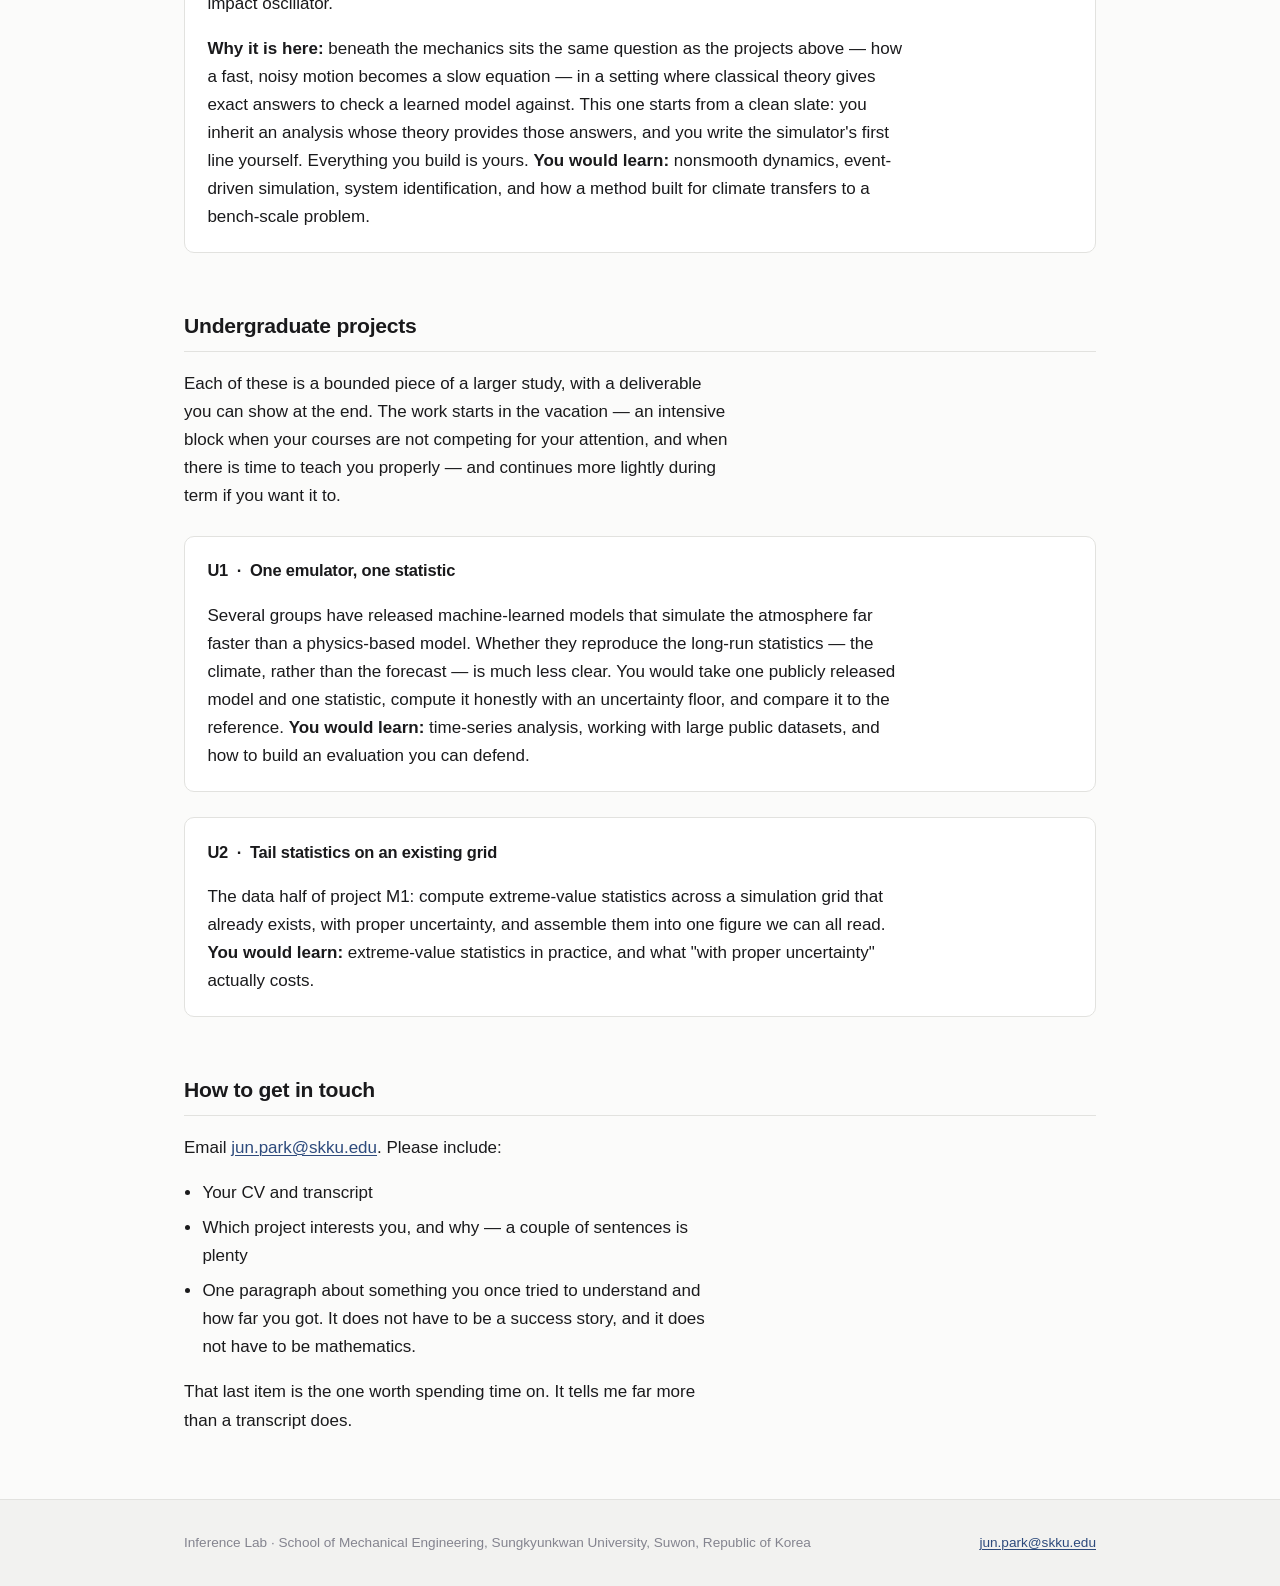
==== commit b4501aa8: "Undergraduate work starts in the vacation, not mid-term Undergraduates now begin with an intensive b" ====
--- a/join.html
+++ b/join.html
@@ -64,9 +64,10 @@
       go through the SKKU Graduate School; contact the PI before you apply.</dd>
 
       <dt>Undergraduate researchers</dt>
-      <dd>One semester to a year, part-time. A scoped piece of a real project,
-      with a deliverable you can show — not busywork. This is the usual route into
-      the lab, and it can start at any time of year.</dd>
+      <dd>A scoped piece of a real project, with a deliverable you can show —
+      not busywork. This is the usual route into the lab. Projects begin in the
+      vacation, when you can concentrate on them and we can meet properly; if it
+      is going well, you carry on at a lighter pace during term.</dd>
 
       <dt>PhD applicants</dt>
       <dd>Not in this first round. If you are interested, write anyway and say so —
@@ -180,12 +181,14 @@
     </div>
   </section>
 
-  <section>
+  <section id="undergraduate">
     <h2>Undergraduate projects</h2>
     <p>
-      Each of these is a bounded piece of a larger study, sized for a semester or
-      a year part-time, with a deliverable you can show at the end. You can start
-      at any time.
+      Each of these is a bounded piece of a larger study, with a deliverable you
+      can show at the end. The work starts in the vacation — an intensive block
+      when your courses are not competing for your attention, and when there is
+      time to teach you properly — and continues more lightly during term if you
+      want it to.
     </p>
 
     <div class="project">
